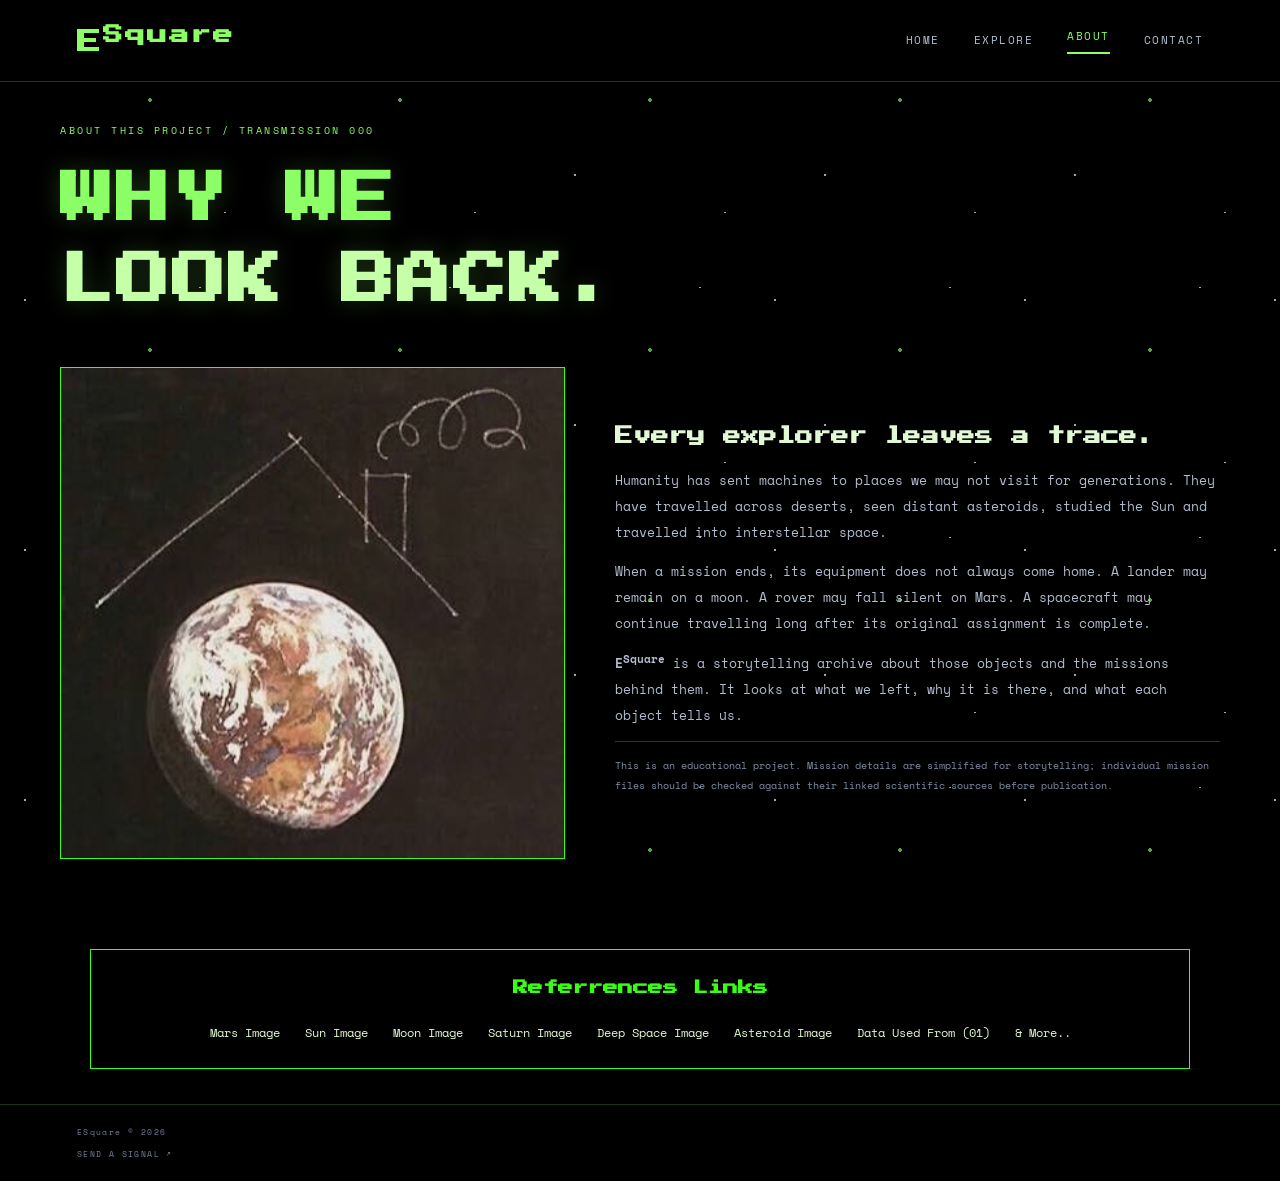
==== about.html @ 8ced9361 "esquare most" ====
<!DOCTYPE html>
<html lang="en">

<head>
    <meta charset="UTF-8">
    <meta name="viewport" content="width=device-width, initial-scale=1.0">

    <title>About | ESquare</title>

    <link rel="stylesheet" href="style.css">
    <script defer src="script.js"></script>
</head>

<body>

    <div class="stars" aria-hidden="true"></div>

    <!-- HEADER -->
    <header class="site-header">

        <a class="brand" href="index.html" aria-label="The Last Footprint home">
            <span class="brand-mark">E<sup>Square</sup></span>
        </a>

        <button class="menu-toggle"
                aria-label="Toggle navigation"
                aria-expanded="false">
            ☰
        </button>

        <nav class="nav-links">
            <a href="index.html">Home</a>
            <a href="explore.html">Explore</a>
            <a class="active" href="about.html">About</a>
            <a href="contact.html">Contact</a>
        </nav>

    </header>

    <!-- ABOUT CONTENT -->
    <main class="page-shell about-shell">

        <p class="eyebrow">ABOUT THIS PROJECT / TRANSMISSION 000</p>

        <h1 class="pixel-title small-title">
            WHY WE<br>
            <span>LOOK BACK.</span>
        </h1>

        <div class="about-grid">

            <!-- IMAGE REPLACES ANIMATED BOX -->
            <div class="about-art">
                <img src="home.jpg" alt="There is no other home(1986)" />
            </div>
   <!-- ABOUT TEXT -->
            <article class="about-copy">

                <h2>Every explorer leaves a trace.</h2>

                <p>
                    Humanity has sent machines to places we may not visit for generations.
                    They have travelled across deserts, seen distant asteroids, studied the
                    Sun and travelled into interstellar space.
                </p>

                <p>
                    When a mission ends, its equipment does not always come home.
                    A lander may remain on a moon. A rover may fall silent on Mars.
                    A spacecraft may continue travelling long after its original
                    assignment is complete.
                </p>

                <p>
                    <strong>E<sup>Square</sup></strong> is a storytelling archive about
                    those objects and the missions behind them. It looks at what we left,
                    why it is there, and what each object tells us.
                </p>

                <p class="about-note">
                    This is an educational project. Mission details are simplified
                    for storytelling; individual mission files should be checked
                    against their linked scientific sources before publication.
                </p>

            </article>

        </div>

    </main>
    <section class="bottom-links">
    <h2> Referrences Links </h2>

    <div class="bottom-links-content">
        <a href="https://w.wiki/gfLs">Mars Image</a>
        <a href="https://w.wiki/Cqnc">Sun Image</a>
        <a href=" https://w.wiki/gfJw">Moon Image</a>   
        <a href="https://w.wiki/gfKz">Saturn Image</a>
        <a href="https://esahubble.org/images/heic0611b">Deep Space Image</a>
        <a href="https://w.wiki/gfMN">Asteroid Image</a>
        <a href="https://www.nasa.gov">Data Used From (01)</a>
        <a>& More..</a>

       </div>
</section>

    <!-- FOOTER -->
    <footer class="site-footer">

        <span> ESquare © 2026</span>

        <span>
            <a href="contact.html">SEND A SIGNAL ↗</a>
        </span>

    </footer>

</body>
</html>
---- style.css ----
@import url('https://fonts.googleapis.com/css2?family=Press+Start+2P&family=Space+Mono:wght@400;700&display=swap');

/* =====================================
   1. GLOBAL SETTINGS
===================================== */

:root {
    --bg: #000;
    --panel: #050505;
    --green: #8BFF65;
    --mint: #C5FFA8;
    --text: #F2F2F2;
    --muted: #888;
    --line: rgba(139, 255, 101, 0.25);

    --mono: 'Space Mono', monospace;
    --pixel: 'Press Start 2P', cursive;
}

* {
    box-sizing: border-box;
}

html {
    scroll-behavior: smooth;
}

body {
    margin: 0;
    isolation: isolate;
    overflow-x: hidden;

    background: var(--bg);
    color: var(--text);

    font-family: var(--mono);
    font-size: 14px;
    line-height: 1.75;
}

a {
    color: inherit;
    text-decoration: none;
}

img {
    max-width: 100%;
}

button,
input,
textarea {
    max-width: 100%;
}


/* =====================================
   2. BACKGROUND AND STARS
===================================== */

.stars,
.space-background {
    position: fixed;
    inset: 0;
    pointer-events: none;
}

.space-background {
    z-index: -2;
    background: #000 url("images/space-bg.png") center / cover no-repeat;
}

.stars {
    z-index: -1;
    background-image:
        radial-gradient(1px 1px at 10% 20%, #fff 98%, transparent),
        radial-gradient(1px 1px at 30% 70%, #fff 98%, transparent),
        radial-gradient(2px 2px at 60% 40%, var(--green) 98%, transparent),
        radial-gradient(1px 1px at 80% 15%, #fff 98%, transparent),
        radial-gradient(1px 1px at 90% 85%, #fff 98%, transparent);
    background-size: 250px 250px;
    opacity: 0.65;
}


/* =====================================
   3. HEADER AND NAVIGATION
===================================== */

.site-header {
    position: relative;
    z-index: 5;

    display: flex;
    align-items: center;
    justify-content: space-between;

    height: 82px;
    padding: 0 clamp(22px, 6vw, 90px);

    background: #000;
    border-bottom: 1px solid rgba(139, 255, 101, 0.2);
}

.brand {
    font-family: var(--pixel);
    font-size: 18px;
    font-weight: 800;
    letter-spacing: 2px;
}

.brand-mark,
.brand-dot {
    color: var(--green);
}

.brand-mark {
    margin-right: 7px;
    font-size: 24px;
}

.nav-links {
    display: flex;
    align-items: center;
    gap: 34px;
}

.nav-links a {
    color: #b4bfd0;
    font-size: 11px;
    letter-spacing: 1.5px;
    text-transform: uppercase;
    transition: 0.2s;
}

.nav-links a:hover,
.nav-links a.active {
    color: var(--green);
}

.nav-links a.active::after {
    display: block;
    height: 2px;
    margin-top: 6px;

    background: var(--green);
    content: "";
}

.menu-toggle {
    display: none;
    padding: 4px 10px;

    background: none;
    border: 1px solid var(--line);
    color: var(--green);

    font-size: 22px;
    cursor: pointer;
}


/* =====================================
   4. TYPOGRAPHY
===================================== */

.pixel-title {
    position: relative;
    z-index: 1;

    margin: 20px 0;

    color: var(--green);
    font-family: var(--pixel);
    font-size: clamp(32px, 6.5vw, 78px);
    font-weight: 800;
    line-height: 1.5;
    letter-spacing: 0.04em;

    text-shadow: 0 0 24px rgba(139, 255, 101, 0.2);
}

.pixel-title span {
    color: var(--mint);
}

.small-title {
    font-size: clamp(30px, 5vw, 54px);
}

.eyebrow {
    color: var(--green);
    font-size: 10px;
    letter-spacing: 2.5px;
    text-transform: uppercase;
}

.eyebrow span {
    margin-left: 8px;
    color: #72819b;
}

.lead {
    max-width: 580px;
    margin: 15px auto;

    color: #aeb9ca;
    font-size: 13px;
}

.page-heading {
    margin-bottom: 58px;
    text-align: center;
}

.page-heading .small-title,
.page-heading .lead {
    margin-right: auto;
    margin-left: auto;
}


/* =====================================
   5. BUTTONS
===================================== */

.button {
    display: inline-flex;
    align-items: center;
    justify-content: center;
    gap: 20px;

    padding: 13px 20px;

    border: 1px solid var(--green);

    font: 700 11px var(--mono);
    letter-spacing: 1.5px;

    cursor: pointer;
    transition: 0.25s;
}

.button-primary {
    background: var(--green);
    color: #000;
}

.button-primary:hover {
    background: var(--mint);
    transform: translateY(-3px);
}

.button-outline {
    padding: 12px;

    background: transparent;
    color: var(--green);
    font-size: 9px;
}

.button-outline:hover {
    background: var(--green);
    color: #000;
}


/* =====================================
   6. HOME PAGE / HERO
===================================== */

.hero {
    position: relative;

    display: flex;
    flex-direction: column;
    align-items: center;
    justify-content: center;

    min-height: calc(100vh - 82px);
    padding: 80px 20px 105px;

    overflow: hidden;
    text-align: center;
}

.hero-subtitle {
    margin: 0 0 12px;

    color: var(--mint);
    font-family: var(--pixel);
    font-size: clamp(11px, 1.7vw, 16px);
    letter-spacing: 2px;
}

.hero-copy {
    max-width: 510px;
    margin: 0 auto 28px;

    color: #aab5c9;
    font-size: 13px;
}

.planet {
    position: absolute;
    z-index: 0;

    border-radius: 50%;

    background-position: center;
    background-repeat: no-repeat;
    background-size: cover;

    opacity: 1;
}

.planet-moon {
    top: 8%;
    left: -8%;

    width: clamp(140px, 25vw, 330px);
    height: clamp(140px, 25vw, 330px);

    background-image: url("moonBg.jpg");
}

.planet-mars {
    right: -6%;
    bottom: 7%;

    width: clamp(130px, 22vw, 290px);
    height: clamp(130px, 22vw, 290px);

    background-image: url("MarsBG.jpeg");
}

.hero-orbit {
    position: absolute;

    width: 70vw;
    height: 30vw;

    border: 1px solid rgba(139, 255, 101, 0.12);
    border-radius: 50%;

    transform: rotate(-22deg);
    pointer-events: none;
}

.orbit-two {
    width: 85vw;
    height: 48vw;

    border-color: rgba(148, 174, 255, 0.1);
    transform: rotate(24deg);
}





.hero-coordinates {
    position: absolute;
    right: 6%;
    bottom: 40px;

    color: #71809c;
    font-size: 9px;
    letter-spacing: 1px;
}




/* =====================================
   7. GENERAL PAGE LAYOUT
===================================== */

.page-shell {
    width: min(1120px, 88%);
    min-height: calc(100vh - 150px);

    margin: 0 auto;
    padding: 82px 0 100px;
}


/* =====================================
   8. EXPLORE PAGE
===================================== */

.filter-row {
    display: flex;
    justify-content: space-between;

    margin-bottom: 22px;
    padding: 12px 0;

    border-bottom: 1px solid var(--line);

    color: #aab5c8;
    font-size: 9px;
    letter-spacing: 2px;
}

.filter-status {
    color: var(--green);
}

.filter-status i {
    display: inline-block;

    width: 6px;
    height: 6px;
    margin-left: 8px;

    border-radius: 50%;
    background: var(--green);
    box-shadow: 0 0 10px var(--green);
}

.destination-grid {
    display: grid;
    grid-template-columns: repeat(3, 1fr);
    gap: 16px;
}

.destination-card {
    position: relative;

    display: flex;
    flex-direction: column;
    justify-content: flex-end;

    min-height: 260px;
    padding: 22px;

    overflow: hidden;

    border: 1px solid rgba(255, 255, 255, 0.2);
    background: #050505;

    transition: 0.3s;
}

.destination-card::before {
    position: absolute;
    top: 24px;
    right: -32px;

    width: 170px;
    height: 170px;

    border-radius: 50%;

    background-position: center;
    background-repeat: no-repeat;
    background-size: cover;

    content: "";
}

.destination-card:hover {
    border-color: var(--green);
    transform: translateY(-6px);
}

.destination-card h2 {
    position: relative;
    z-index: 1;

    margin: 0;

    color: var(--green);
    font: 22px var(--pixel);
    letter-spacing: 2px;
}

.destination-card p {
    position: relative;
    z-index: 1;

    margin: 3px 0 24px;

    color: #d1d9e5;
    font-size: 12px;
}

.card-number,
.card-link {
    position: relative;
    z-index: 1;

    font-size: 9px;
    letter-spacing: 1.5px;
}

.card-number {
    position: absolute;
    top: 20px;
    left: 20px;

    color: #d3dbea;
}

.card-link {
    color: var(--green);
}

/* Destination photographs */

.mars-card::before {
    background-image: url("MarsBG.jpeg");
}

.moon-card::before {
    background-image: url("moonBg.jpg");
}

.saturn-card::before {
    background-image: url("SaturnBg.jpg");
}

.sun-card::before {
    background-image: url("SunBg.jpg");
}

.asteroid-card::before {
    background-image: url("astBg.jpg");
}

.deep-card::before {
    background-image: url("spacebg.jpg");
}

.archive-note {
    margin-top: 35px;

    color: #8592a8;
    font-size: 9px;
    line-height: 2;
    letter-spacing: 1px;
}


/* =====================================
   9. STORY PAGE
===================================== */

.story-shell {
    padding-top: 35px;
}

.back-link {
    color: var(--green);
    font-size: 10px;
    letter-spacing: 1.5px;
}

/* Destination image */

.planet-display {
    position: relative;

    width: 100%;
    height: 380px;
    margin: 25px 0 45px;

    overflow: hidden;

    background: #000;
    border: 1px solid var(--line);
}

.planet-display img {
    display: block;

    width: 100%;
    height: 100%;

    object-fit: cover;
    object-position: center;
}

.planet-overlay {
    position: absolute;
    z-index: 2;
    inset: 0;

    display: flex;
    flex-direction: column;
    align-items: center;
    justify-content: center;

    padding: 20px;

    background: linear-gradient(
        to bottom,
        rgba(0, 0, 0, 0.12),
        rgba(0, 0, 0, 0.65)
    );

    text-align: center;
}

.planet-overlay .pixel-title {
    margin: 15px 0;

    font-size: clamp(24px, 5vw, 48px);
    line-height: 1.6;
}

.planet-caption {
    color: var(--mint);
    font-size: 9px;
    letter-spacing: 2px;
}

/* Horizontal story panels */

.story-experience {
    position: relative;

    width: 100%;
    padding: 45px 0 80px;

    overflow: hidden;
}

.story-track {
    display: flex;
    align-items: stretch;
    gap: 45px;

    padding: 25px 8%;

    overflow-x: auto;
    overflow-y: hidden;

    scroll-snap-type: x mandatory;
    scroll-behavior: smooth;
    scrollbar-width: none;

    -webkit-overflow-scrolling: touch;
}

.story-track::-webkit-scrollbar {
    display: none;
}

.story-box {
    display: flex;
    flex-direction: column;
    justify-content: center;

    flex: 0 0 min(70vw, 650px);
    min-height: 340px;
    padding: 35px;

    background: rgba(5, 5, 5, 0.96);
    border: 3px solid #39d353;

    box-shadow:
        0 0 0 4px #080808,
        0 0 0 6px #286d38;

    color: #eee;
    font-family: "Courier New", monospace;

    scroll-snap-align: center;
}

.story-number {
    margin-bottom: 15px;

    color: #39d353;
    font-size: 12px;
    letter-spacing: 3px;
}

.story-box h2 {
    margin: 12px 0 20px;

    color: #39d353;
    font-size: 30px;
    text-transform: uppercase;
}

.story-box p {
    color: #ccc;
    font-size: 15px;
    line-height: 1.9;
}

.story-box blockquote {
    margin: 25px 0;
    padding-left: 18px;

    border-left: 3px solid #39d353;
    color: #39d353;
}

.story-prompt {
    margin-top: 25px;

    color: #39d353;
    font-size: 11px;
    letter-spacing: 2px;
}

.story-box .mission-panel {
    margin-top: 15px;
}

.mission-panel {
    align-self: start;
    padding: 24px;

    border: 1px solid var(--line);
    background: #050505;
}

.mission-panel dl {
    margin: 20px 0 26px;

    color: #ccc;
    line-height: 2;
}

.mission-panel dt {
    margin-top: 17px;

    color: #8290a7;
    font-size: 9px;
    letter-spacing: 1.5px;
}

.mission-panel dd {
    margin: 3px 0;

    color: #e1e8d9;
    font-size: 12px;
}

/* Story navigation */

.story-navigation {
    position: absolute;
    right: 8%;
    bottom: 5px;

    display: flex;
    align-items: center;
    gap: 20px;

    color: #39d353;
    font-family: monospace;
}

.story-navigation button,
.start-story {
    padding: 12px 18px;

    border: 2px solid #39d353;
    background: #080808;
    color: #39d353;

    font-family: monospace;
    cursor: pointer;
}

.story-navigation button:hover,
.start-story:hover {
    background: #18351e;
}

.start-story {
    align-self: flex-start;
    margin-top: 20px;
}

.story-bottom {
    display: flex;
    justify-content: space-between;
    gap: 15px;

    margin-top: 65px;
    padding-top: 20px;

    border-top: 1px solid var(--line);

    color: var(--green);
    font-size: 10px;
    letter-spacing: 1px;
}


/* =====================================
   10. ABOUT PAGE
===================================== */
.about-shell {
    width: 100%;
    max-width: 1200px;
    margin: 0 auto;
    padding: 30px 20px;
    box-sizing: border-box;
}

.about-shell > .small-title {
    margin-bottom: 45px;
}

.about-grid {
    display: grid;
    grid-template-columns: minmax(0, 1fr) minmax(0, 1.2fr);
    align-items: center;
    gap: 50px;
    width: 100%;
    box-sizing: border-box;
}

.about-art {
    width: 100%;
    max-width: 100%;
    box-sizing: border-box;
    border: 1px solid #39ff14;
    line-height: 0;
}

.about-art img {
    display: block;
    width: 100%;
    height: auto;
}

.about-copy {
    min-width: 0;
    width: 100%;
    box-sizing: border-box;
}

.about-copy h2 {
    margin-top: 0;
    color: #e2f8d5;
    font-family: var(--pixel);
    font-size: 18px;
    line-height: 1.8;
}

.about-copy p {
    color: #b2bdce;
    font-size: 13px;
    line-height: 2;
    overflow-wrap: break-word;
}

.about-note {
    padding-top: 14px;
    border-top: 1px solid var(--line);
    color: #8290a7 !important;
    font-size: 10px !important;
}

@media (max-width: 700px) {
    .about-shell {
        padding: 20px 14px;
    }

    .about-grid {
        display: flex;
        flex-direction: column;
        align-items: stretch;
        gap: 25px;
    }

    .about-art {
        width: 100%;
    }

    .about-copy {
        width: 100%;
        min-width: 0;
    }

    .about-copy h2 {
        font-size: 15px;
    }

    .about-copy p {
        font-size: 13px;
        line-height: 1.8;
    }
}

/* =====================================
   11. CONTACT PAGE
===================================== */

.contact-shell {
    display: grid;
    grid-template-columns: 1fr 1fr;
    align-items: start;
    gap: 80px;

    padding-top: 100px;
}

.contact-intro .lead {
    margin: 15px 0;
}

.contact-aside {
    color: #8795aa;
    font-size: 12px;
}

.signal-decoration {
    margin-top: 55px;

    color: var(--green);
    font-size: 35px;
}

.signal-decoration span {
    font-size: 18px;
    letter-spacing: 10px;
    vertical-align: middle;
}







.form-feedback {
    margin-bottom: 0;

    color: #91a0b4;
    font-size: 9px;
    line-height: 1.7;
}

.form-feedback.success {
    color: var(--green);
}


/* =====================================
   12. FOOTER
===================================== */

.site-footer {
    display: flex;
    justify-content: space-between;
    gap: 20px;

    padding: 22px clamp(22px, 6vw, 90px);

    border-top: 1px solid rgba(139, 255, 101, 0.2);
    background: #000;

    color: #77849b;
    font-size: 9px;
    letter-spacing: 1.4px;
}

.site-footer b {
    color: var(--green);
}

.site-footer a:hover {
    color: var(--green);
}


/* =====================================
   13. TABLET RESPONSIVENESS
===================================== */

@media (max-width: 900px) {
    .site-header {
        padding: 0 4%;
    }

    .nav-links {
        gap: 18px;
    }

    .page-shell {
        width: 90%;
    }

    .destination-grid {
        grid-template-columns: repeat(2, 1fr);
    }

    .about-grid,
    .contact-shell {
        gap: 30px;
    }

    .planet-moon {
        left: -18%;
    }

    .planet-mars {
        right: -16%;
    }
}


/* =====================================
   14. MOBILE RESPONSIVENESS
===================================== */

@media (max-width: 600px) {

    /* Header */

    .site-header {
        height: 68px;
        padding: 0 18px;
    }

    .brand {
        font-size: 11px;
        letter-spacing: 1px;
    }

    .brand-mark {
        font-size: 18px;
    }

    .menu-toggle {
        display: block;
    }

    .nav-links {
        position: absolute;
        top: 67px;
        right: 0;
        left: 0;
        z-index: 20;

        display: none;
        flex-direction: column;
        gap: 16px;

        padding: 20px;

        background: #000;
        border-bottom: 1px solid var(--line);
    }

    .nav-links.open {
        display: flex;
    }

    .nav-links a {
        padding: 8px;
        font-size: 10px;
    }

    .nav-links a.active::after {
        display: none;
    }


    /* Home */

    .hero {
        min-height: calc(100svh - 68px);
        padding: 65px 20px 90px;
    }

    .hero .pixel-title {
        font-size: clamp(22px, 7vw, 38px);
        line-height: 1.6;
        letter-spacing: 0;
        overflow-wrap: anywhere;
    }

    .hero-subtitle {
        font-size: clamp(9px, 2.7vw, 13px);
        line-height: 1.8;
    }

    .hero-copy {
        font-size: 12px;
    }

    .hero .planet-moon {
        top: 4%;
        left: -48px;

        width: 135px;
        height: 135px;

        opacity: 0.45;
    }

    .hero .planet-mars {
        right: -45px;
        bottom: 8%;

        width: 125px;
        height: 125px;

        opacity: 0.45;
    }

    .hero-coordinates {
        display: none;
    }


    .intro-strip {
        flex-direction: column;
        align-items: flex-start;
        gap: 7px;

        padding: 22px 7%;
        font-size: 9px;
    }


    /* General pages */

    .page-shell {
        width: 88%;
        padding: 48px 0 65px;
    }

    .page-heading {
        margin-bottom: 35px;
    }

    .small-title {
        font-size: clamp(21px, 6.5vw, 34px);
        line-height: 1.6;
        letter-spacing: 0;
        overflow-wrap: anywhere;
    }

    .lead {
        font-size: 12px;
        line-height: 1.8;
    }


    /* Explore */

    .filter-row {
        flex-wrap: wrap;
        gap: 12px;
        font-size: 8px;
    }

    .destination-grid {
        grid-template-columns: 1fr;
        gap: 14px;
    }

    .destination-card {
        min-height: 205px;
        padding: 18px;
    }

    .destination-card::before {
        top: 22px;
        right: -18px;

        width: 135px;
        height: 135px;
    }

    .destination-card h2 {
        font-size: clamp(14px, 4vw, 18px);
        line-height: 1.7;
        overflow-wrap: anywhere;
    }

    .destination-card p {
        font-size: 11px;
    }


    /* Story */

    .story-shell {
        padding-top: 25px;
    }

    .planet-display {
        height: 260px;
        margin: 20px 0 30px;
    }

    .planet-overlay .pixel-title {
        font-size: clamp(18px, 6vw, 30px);
    }

    .planet-caption {
        font-size: 7px;
        letter-spacing: 1px;
    }

    .story-experience {
        padding-bottom: 75px;
    }

    .story-track {
        gap: 25px;
        padding: 20px 7%;
    }

    .story-box {
        flex-basis: 86vw;
        min-height: 320px;
        padding: 24px;
    }

    .story-box h2 {
        font-size: 23px;
    }

    .story-box p {
        font-size: 13px;
    }

    .story-navigation {
        right: 7%;
        gap: 15px;
    }

    .story-bottom {
        flex-wrap: wrap;
        gap: 15px;

        margin-top: 38px;

        font-size: 8px;
    }


   
}
    /* Contact */

    .contact-shell {
        grid-template-columns: 1fr;
        gap: 28px;

        padding-top: 48px;
    }

    
    .signal-decoration {
        margin-top: 20px;
    }


    /* Footer and buttons */

    .button {
        max-width: 100%;
        padding: 12px 14px;
        font-size: 9px;
    }

    .site-footer {
        flex-direction: column;
        gap: 8px;

        padding: 20px 6%;

        font-size: 8px;
    }

/* =====================================
   15. VERY SMALL PHONES
===================================== */

@media (max-width: 380px) {
    .brand {
        font-size: 10px;
    }

    .hero .pixel-title,
    .small-title {
        font-size: 21px;
    }

    .destination-card h2 {
        font-size: 13px;
    }

    .story-box {
        padding: 18px;
    }
}


/* =====================================
   16. MISSION AND EQUIPMENT RECORDS
===================================== */

.record-list {
    display: flex;
    flex-direction: column;
    gap: 14px;

    margin-top: 20px;
}

.record-item {
    padding: 12px 14px;

    border: 1px solid currentColor;
    border-radius: 4px;
}

.record-item h3 {
    margin: 0 0 7px;
    font-size: 15px;
}

.record-item p {
    margin: 0;
    font-size: 13px;
    line-height: 1.7;
}

#equipmentEmpty {
    margin-top: 18px;
    font-size: 13px;
    line-height: 1.7;
}

[hidden] {
    display: none !important;
}



/* BOTTOM LINKS BOX */

.bottom-links {
    width: 100%;
    max-width: 1100px;
    margin: 60px auto 35px;
    padding: 25px;
    box-sizing: border-box;

    border: 1px solid #39ff14;
    background: rgba(0, 0, 0, 0.75);
}

.bottom-links h2 {
    margin: 0 0 20px;
    color: #39ff14;
    font-family: var(--pixel);
    font-size: 15px;
    text-align: center;
}

.bottom-links-content {
    display: flex;
    justify-content: center;
    align-items: center;
    flex-wrap: wrap;
    gap: 25px;
}

.bottom-links-content a {
    color: #e2f8d5;
    text-decoration: none;
    font-size: 12px;
    transition: color 0.2s ease;
}

.bottom-links-content a:hover {
    color: #39ff14;
    
}

@media (max-width: 600px) {
    .bottom-links {
        width: calc(100% - 28px);
        margin: 40px auto 25px;
        padding: 20px 12px;
    }

    .bottom-links-content {
        flex-direction: column;
        gap: 16px;
    }
}
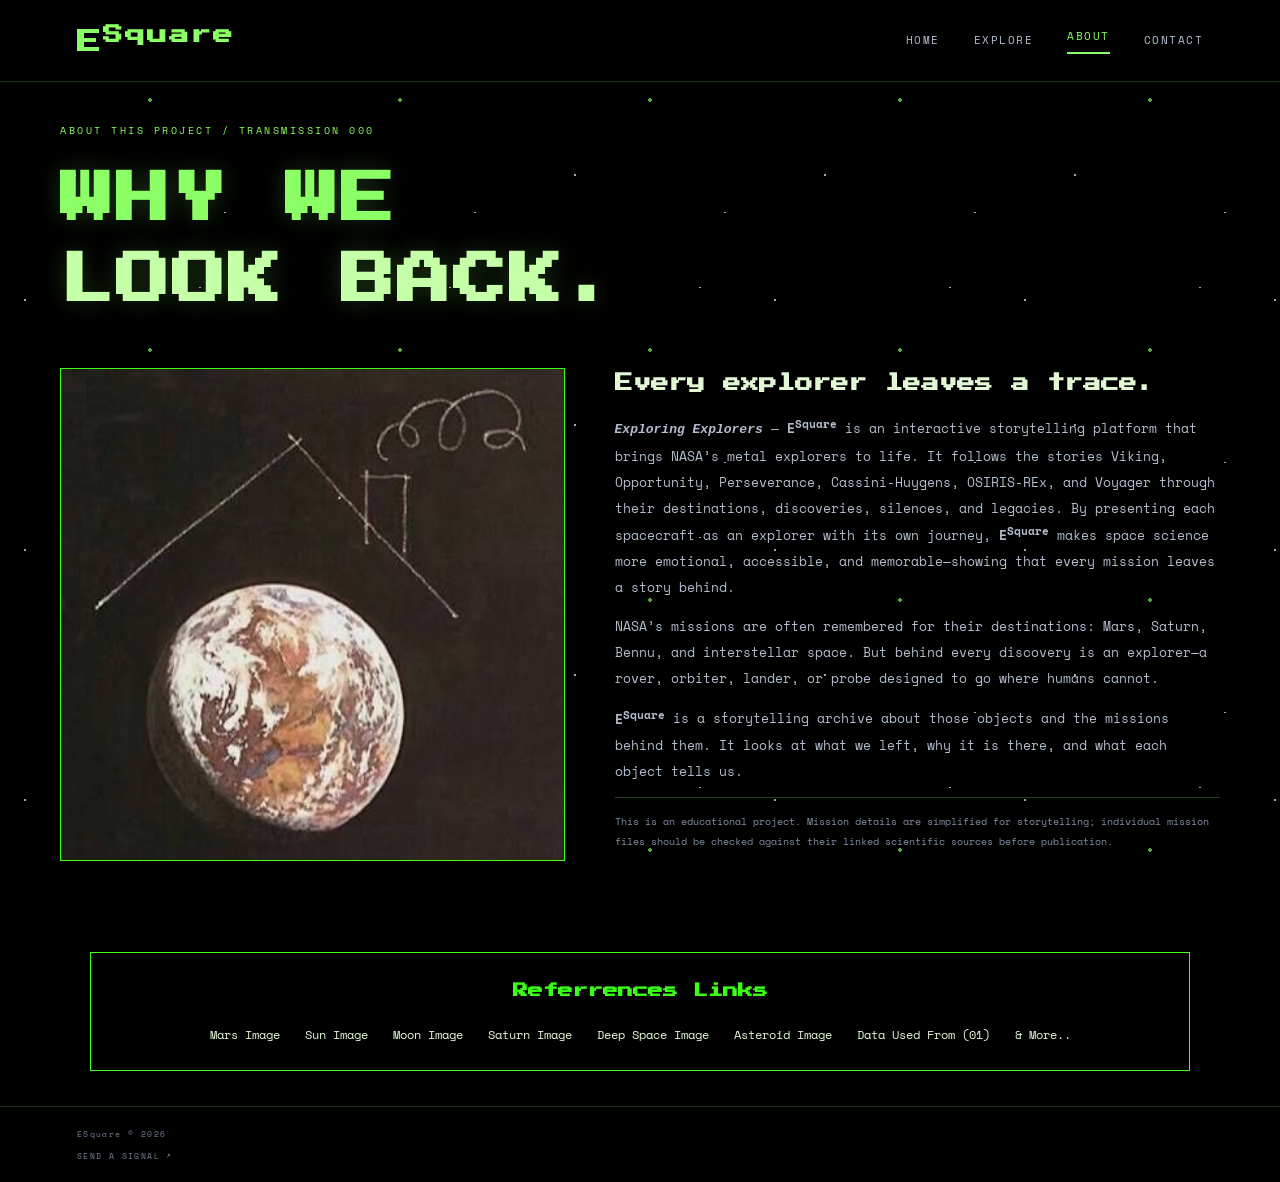
==== commit c6953657: "info" ====
--- a/about.html
+++ b/about.html
@@ -1,4 +1,3 @@
-
 <!DOCTYPE html>
 <html lang="en">
 
@@ -23,9 +22,7 @@
             <span class="brand-mark">E<sup>Square</sup></span>
         </a>
 
-        <button class="menu-toggle"
-                aria-label="Toggle navigation"
-                aria-expanded="false">
+        <button class="menu-toggle" aria-label="Toggle navigation" aria-expanded="false">
             ☰
         </button>
 
@@ -54,22 +51,28 @@
             <div class="about-art">
                 <img src="home.jpg" alt="There is no other home(1986)" />
             </div>
-   <!-- ABOUT TEXT -->
+            <!-- ABOUT TEXT -->
             <article class="about-copy">
 
                 <h2>Every explorer leaves a trace.</h2>
 
                 <p>
-                    Humanity has sent machines to places we may not visit for generations.
-                    They have travelled across deserts, seen distant asteroids, studied the
-                    Sun and travelled into interstellar space.
+                    <strong><em>Exploring Explorers</em></strong> — <strong>E<sup>Square</sup></strong> is an
+                    interactive storytelling platform
+                    that brings NASA’s metal explorers to life.
+                    It follows the stories Viking, Opportunity, Perseverance, Cassini-Huygens, OSIRIS-REx, and Voyager
+                    through their destinations, discoveries, silences, and legacies.
+                    By presenting each spacecraft as an explorer with its own journey,
+                    <strong>E<sup>Square</sup></strong> makes space science more emotional, accessible, and
+                    memorable—showing that every mission leaves a story behind.
+
+
                 </p>
 
                 <p>
-                    When a mission ends, its equipment does not always come home.
-                    A lander may remain on a moon. A rover may fall silent on Mars.
-                    A spacecraft may continue travelling long after its original
-                    assignment is complete.
+                    NASA’s missions are often remembered for their destinations: Mars, Saturn, Bennu, and interstellar
+                    space. But behind every discovery is an explorer—a rover, orbiter, lander, or probe designed to go
+                    where humans cannot.
                 </p>
 
                 <p>
@@ -90,20 +93,20 @@
 
     </main>
     <section class="bottom-links">
-    <h2> Referrences Links </h2>
+        <h2> Referrences Links </h2>
 
-    <div class="bottom-links-content">
-        <a href="https://w.wiki/gfLs">Mars Image</a>
-        <a href="https://w.wiki/Cqnc">Sun Image</a>
-        <a href=" https://w.wiki/gfJw">Moon Image</a>   
-        <a href="https://w.wiki/gfKz">Saturn Image</a>
-        <a href="https://esahubble.org/images/heic0611b">Deep Space Image</a>
-        <a href="https://w.wiki/gfMN">Asteroid Image</a>
-        <a href="https://www.nasa.gov">Data Used From (01)</a>
-        <a>& More..</a>
+        <div class="bottom-links-content">
+            <a href="https://w.wiki/gfLs">Mars Image</a>
+            <a href="https://w.wiki/Cqnc">Sun Image</a>
+            <a href=" https://w.wiki/gfJw">Moon Image</a>
+            <a href="https://w.wiki/gfKz">Saturn Image</a>
+            <a href="https://esahubble.org/images/heic0611b">Deep Space Image</a>
+            <a href="https://w.wiki/gfMN">Asteroid Image</a>
+            <a href="https://www.nasa.gov">Data Used From (01)</a>
+            <a>& More..</a>
 
-       </div>
-</section>
+        </div>
+    </section>
 
     <!-- FOOTER -->
     <footer class="site-footer">
@@ -117,4 +120,5 @@
     </footer>
 
 </body>
-</html>
+
+</html>
--- a/style.css
+++ b/style.css
@@ -172,7 +172,7 @@
 
     color: var(--green);
     font-family: var(--pixel);
-    font-size: clamp(32px, 6.5vw, 78px);
+    font-size: clamp(30px, 6vw, 70px);
     font-weight: 800;
     line-height: 1.5;
     letter-spacing: 0.04em;
@@ -389,7 +389,7 @@
    8. EXPLORE PAGE
 ===================================== */
 
-.filter-row {
+.sel {
     display: flex;
     justify-content: space-between;
 
@@ -399,24 +399,8 @@
     border-bottom: 1px solid var(--line);
 
     color: #aab5c8;
-    font-size: 9px;
-    letter-spacing: 2px;
-}
-
-.filter-status {
-    color: var(--green);
-}
-
-.filter-status i {
-    display: inline-block;
-
-    width: 6px;
-    height: 6px;
-    margin-left: 8px;
-
-    border-radius: 50%;
-    background: var(--green);
-    box-shadow: 0 0 10px var(--green);
+    font-size: 17px;
+    letter-spacing: 4px;
 }
 
 .destination-grid {
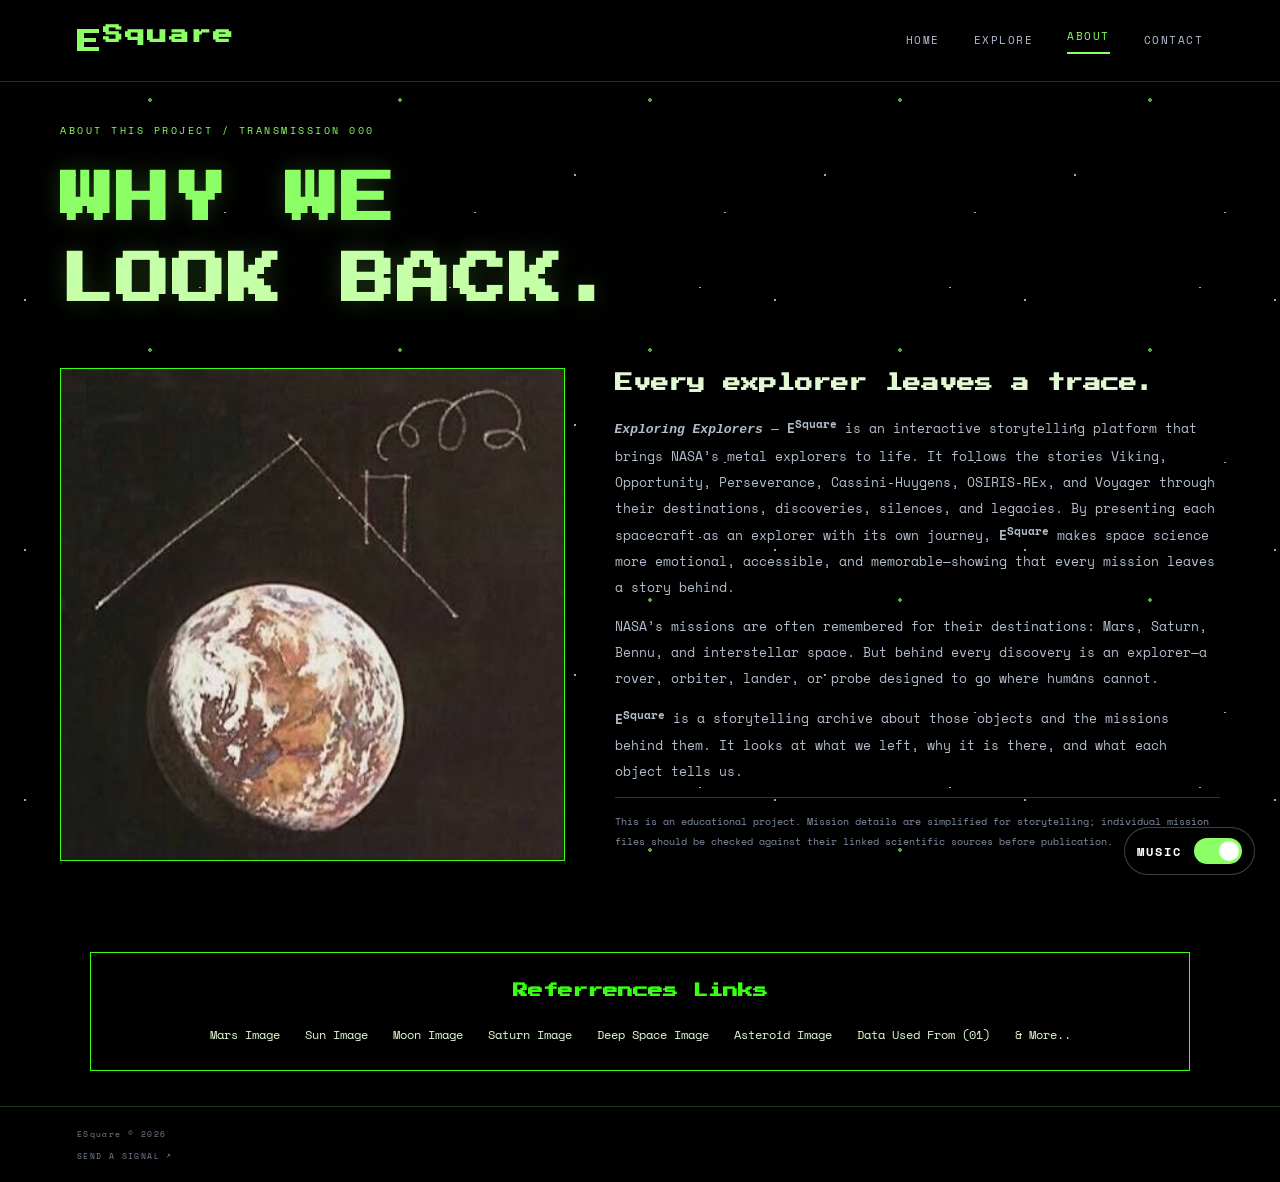
==== commit 9caf3be4: "chng" ====
--- a/about.html
+++ b/about.html
@@ -6,7 +6,8 @@
     <meta name="viewport" content="width=device-width, initial-scale=1.0">
 
     <title>About | ESquare</title>
-
+    <link rel="stylesheet" href="audio.css">
+    <script defer src="audio.js"></script>
     <link rel="stylesheet" href="style.css">
     <script defer src="script.js"></script>
 </head>
--- a/audio.css
+++ b/audio.css
@@ -0,0 +1,73 @@
+
+/* MUSIC CONTROL */
+
+.music-control {
+    display: flex;
+    align-items: center;
+    justify-content: space-between;
+    gap: 12px;
+    padding: 10px 12px;
+    color: white;
+}
+
+.music-label {
+    font-size: 12px;
+    font-weight: bold;
+    letter-spacing: 2px;
+}
+
+.music-switch {
+    width: 48px;
+    height: 26px;
+    position: relative;
+    border: none;
+    border-radius: 30px;
+    background: #555;
+    cursor: pointer;
+    transition: background 0.25s ease;
+}
+
+.music-switch.active {
+    background: #8BFF65;
+}
+
+.music-switch-circle {
+    position: absolute;
+    top: 3px;
+    left: 3px;
+    width: 20px;
+    height: 20px;
+    background: white;
+    border-radius: 50%;
+    transition: transform 0.25s ease;
+}
+
+.music-switch.active .music-switch-circle {
+    transform: translateX(22px);
+}
+
+/* DESKTOP: FLOATING MUSIC BUTTON */
+
+@media (min-width: 769px) {
+    .music-control {
+        position: fixed;
+        right: 25px;
+        bottom: 25px;
+        z-index: 99999;
+        background: rgba(0, 0, 0, 0.9);
+        border: 1px solid rgba(255,255,255,0.25);
+        border-radius: 30px;
+    }
+}
+
+/* MOBILE: MUSIC BUTTON INSIDE HAMBURGER */
+
+@media (max-width: 768px) {
+    .nav-links .music-control {
+        position: static;
+        width: 100%;
+        box-sizing: border-box;
+        border-top: 1px solid rgba(255,255,255,0.2);
+        margin-top: 8px;
+    }
+}
--- a/style.css
+++ b/style.css
@@ -505,9 +505,7 @@
     background-image: url("SaturnBg.jpg");
 }
 
-.sun-card::before {
-    background-image: url("SunBg.jpg");
-}
+
 
 .asteroid-card::before {
     background-image: url("astBg.jpg");
@@ -1380,4 +1378,55 @@
         flex-direction: column;
         gap: 16px;
     }
+}
+
+
+
+
+/* HAMBURGER BUTTON */
+.menu-toggle {
+    display: none;
+    background: transparent;
+    border: none;
+    color: white;
+    font-size: 28px;
+    cursor: pointer;
+}
+
+/* MOBILE NAVIGATION */
+@media (max-width: 768px) {
+
+    .site-header {
+        position: relative;
+    }
+
+    .menu-toggle {
+        display: block;
+        margin-left: auto;
+        z-index: 1001;
+    }
+
+    .nav-links {
+        display: none;
+        position: absolute;
+        top: 100%;
+        right: 0;
+        width: 200px;
+        flex-direction: column;
+        gap: 0;
+        padding: 10px;
+        background: #080808;
+        border: 1px solid rgba(255,255,255,0.2);
+        z-index: 1000;
+    }
+
+    .nav-links.open {
+        display: flex;
+    }
+
+    .nav-links a {
+        display: block;
+        padding: 14px;
+        text-align: center;
+    }
 }
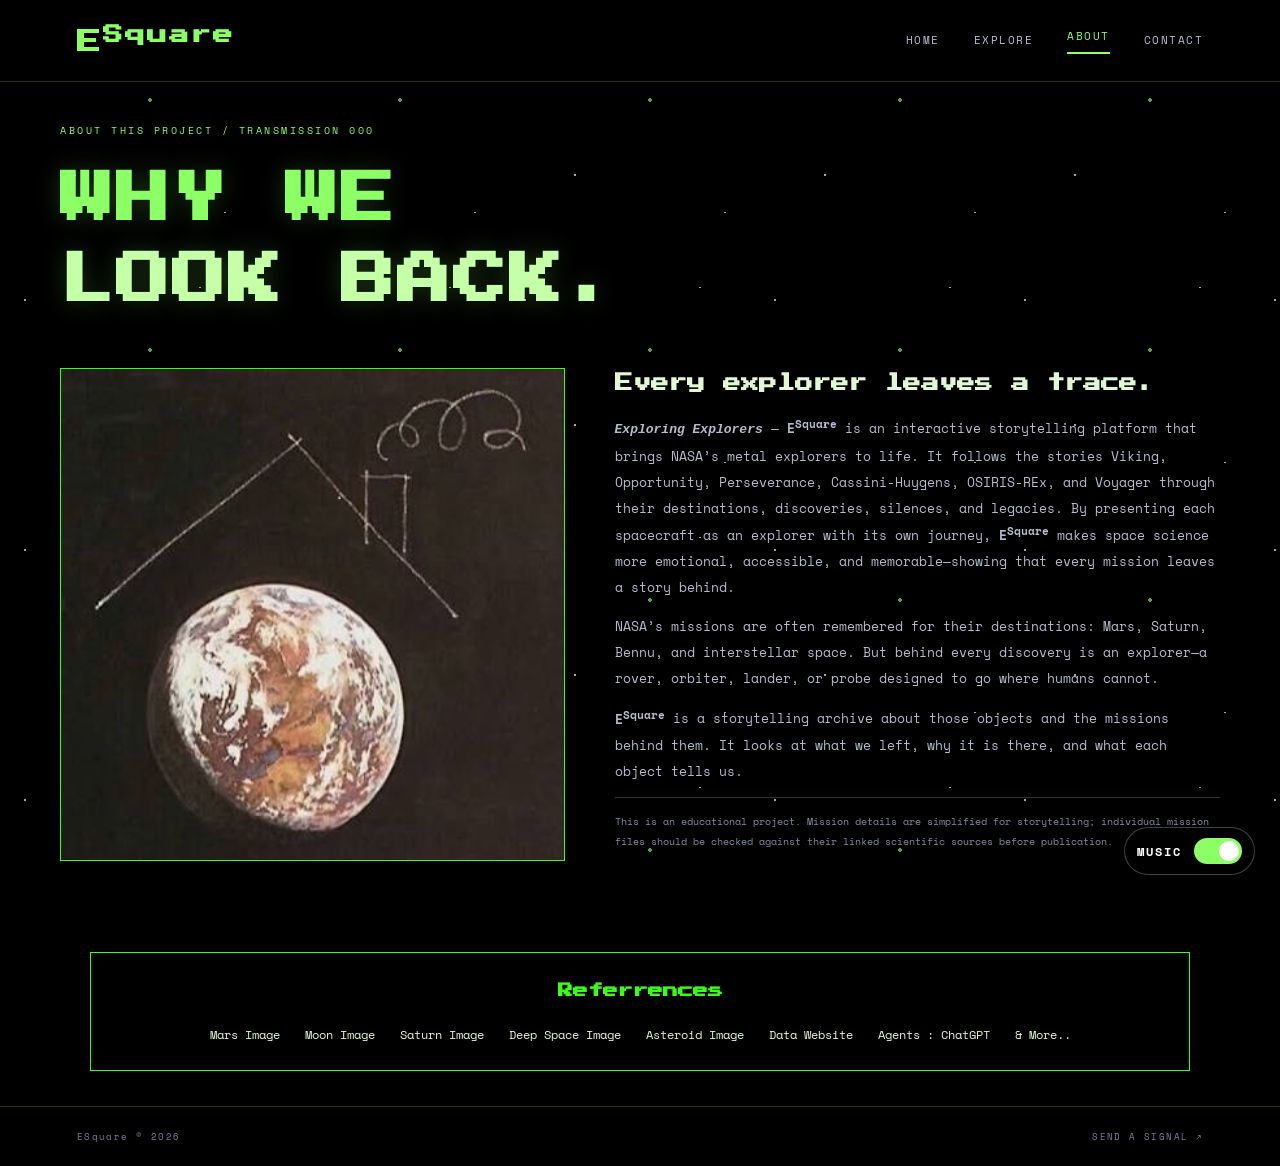
==== commit fbde7078: "+2" ====
--- a/about.html
+++ b/about.html
@@ -94,16 +94,18 @@
 
     </main>
     <section class="bottom-links">
-        <h2> Referrences Links </h2>
+        <h2> Referrences </h2>
 
         <div class="bottom-links-content">
             <a href="https://w.wiki/gfLs">Mars Image</a>
-            <a href="https://w.wiki/Cqnc">Sun Image</a>
+          
             <a href=" https://w.wiki/gfJw">Moon Image</a>
             <a href="https://w.wiki/gfKz">Saturn Image</a>
             <a href="https://esahubble.org/images/heic0611b">Deep Space Image</a>
             <a href="https://w.wiki/gfMN">Asteroid Image</a>
-            <a href="https://www.nasa.gov">Data Used From (01)</a>
+            <a href="https://www.nasa.gov"> Data Website</a>
+            <a> Agents : ChatGPT</a>
+            
             <a>& More..</a>
 
         </div>
--- a/style.css
+++ b/style.css
@@ -1,4 +1,6 @@
+
 @import url('https://fonts.googleapis.com/css2?family=Press+Start+2P&family=Space+Mono:wght@400;700&display=swap');
+
 
 /* =====================================
    1. GLOBAL SETTINGS
@@ -72,12 +74,14 @@
 
 .stars {
     z-index: -1;
+
     background-image:
         radial-gradient(1px 1px at 10% 20%, #fff 98%, transparent),
         radial-gradient(1px 1px at 30% 70%, #fff 98%, transparent),
         radial-gradient(2px 2px at 60% 40%, var(--green) 98%, transparent),
         radial-gradient(1px 1px at 80% 15%, #fff 98%, transparent),
         radial-gradient(1px 1px at 90% 85%, #fff 98%, transparent);
+
     background-size: 250px 250px;
     opacity: 0.65;
 }
@@ -142,16 +146,16 @@
     display: block;
     height: 2px;
     margin-top: 6px;
-
     background: var(--green);
     content: "";
 }
 
 .menu-toggle {
     display: none;
+
     padding: 4px 10px;
 
-    background: none;
+    background: transparent;
     border: 1px solid var(--line);
     color: var(--green);
 
@@ -203,7 +207,6 @@
 .lead {
     max-width: 580px;
     margin: 15px auto;
-
     color: #aeb9ca;
     font-size: 13px;
 }
@@ -253,7 +256,6 @@
 
 .button-outline {
     padding: 12px;
-
     background: transparent;
     color: var(--green);
     font-size: 9px;
@@ -266,7 +268,7 @@
 
 
 /* =====================================
-   6. HOME PAGE / HERO
+   6. HOME PAGE
 ===================================== */
 
 .hero {
@@ -355,10 +357,6 @@
     transform: rotate(24deg);
 }
 
-
-
-
-
 .hero-coordinates {
     position: absolute;
     right: 6%;
@@ -370,8 +368,6 @@
 }
 
 
-
-
 /* =====================================
    7. GENERAL PAGE LAYOUT
 ===================================== */
@@ -403,9 +399,11 @@
     letter-spacing: 4px;
 }
 
+/* Two-column destination arrangement */
+
 .destination-grid {
     display: grid;
-    grid-template-columns: repeat(3, 1fr);
+    grid-template-columns: repeat(2, minmax(0, 1fr));
     gap: 16px;
 }
 
@@ -437,9 +435,9 @@
 
     border-radius: 50%;
 
-    background-position: center;
-    background-repeat: no-repeat;
-    background-size: cover;
+    background-size: contain;
+background-repeat: no-repeat;
+background-position: center;
 
     content: "";
 }
@@ -491,7 +489,7 @@
     color: var(--green);
 }
 
-/* Destination photographs */
+/* Destination images */
 
 .mars-card::before {
     background-image: url("MarsBG.jpeg");
@@ -505,14 +503,8 @@
     background-image: url("SaturnBg.jpg");
 }
 
-
-
 .asteroid-card::before {
     background-image: url("astBg.jpg");
-}
-
-.deep-card::before {
-    background-image: url("spacebg.jpg");
 }
 
 .archive-note {
@@ -780,12 +772,13 @@
 /* =====================================
    10. ABOUT PAGE
 ===================================== */
+
 .about-shell {
     width: 100%;
     max-width: 1200px;
+
     margin: 0 auto;
     padding: 30px 20px;
-    box-sizing: border-box;
 }
 
 .about-shell > .small-title {
@@ -797,14 +790,12 @@
     grid-template-columns: minmax(0, 1fr) minmax(0, 1.2fr);
     align-items: center;
     gap: 50px;
+
     width: 100%;
-    box-sizing: border-box;
 }
 
 .about-art {
     width: 100%;
-    max-width: 100%;
-    box-sizing: border-box;
     border: 1px solid #39ff14;
     line-height: 0;
 }
@@ -818,11 +809,11 @@
 .about-copy {
     min-width: 0;
     width: 100%;
-    box-sizing: border-box;
 }
 
 .about-copy h2 {
     margin-top: 0;
+
     color: #e2f8d5;
     font-family: var(--pixel);
     font-size: 18px;
@@ -838,41 +829,13 @@
 
 .about-note {
     padding-top: 14px;
+
     border-top: 1px solid var(--line);
+
     color: #8290a7 !important;
     font-size: 10px !important;
 }
 
-@media (max-width: 700px) {
-    .about-shell {
-        padding: 20px 14px;
-    }
-
-    .about-grid {
-        display: flex;
-        flex-direction: column;
-        align-items: stretch;
-        gap: 25px;
-    }
-
-    .about-art {
-        width: 100%;
-    }
-
-    .about-copy {
-        width: 100%;
-        min-width: 0;
-    }
-
-    .about-copy h2 {
-        font-size: 15px;
-    }
-
-    .about-copy p {
-        font-size: 13px;
-        line-height: 1.8;
-    }
-}
 
 /* =====================================
    11. CONTACT PAGE
@@ -909,12 +872,6 @@
     vertical-align: middle;
 }
 
-
-
-
-
-
-
 .form-feedback {
     margin-bottom: 0;
 
@@ -957,335 +914,7 @@
 
 
 /* =====================================
-   13. TABLET RESPONSIVENESS
-===================================== */
-
-@media (max-width: 900px) {
-    .site-header {
-        padding: 0 4%;
-    }
-
-    .nav-links {
-        gap: 18px;
-    }
-
-    .page-shell {
-        width: 90%;
-    }
-
-    .destination-grid {
-        grid-template-columns: repeat(2, 1fr);
-    }
-
-    .about-grid,
-    .contact-shell {
-        gap: 30px;
-    }
-
-    .planet-moon {
-        left: -18%;
-    }
-
-    .planet-mars {
-        right: -16%;
-    }
-}
-
-
-/* =====================================
-   14. MOBILE RESPONSIVENESS
-===================================== */
-
-@media (max-width: 600px) {
-
-    /* Header */
-
-    .site-header {
-        height: 68px;
-        padding: 0 18px;
-    }
-
-    .brand {
-        font-size: 11px;
-        letter-spacing: 1px;
-    }
-
-    .brand-mark {
-        font-size: 18px;
-    }
-
-    .menu-toggle {
-        display: block;
-    }
-
-    .nav-links {
-        position: absolute;
-        top: 67px;
-        right: 0;
-        left: 0;
-        z-index: 20;
-
-        display: none;
-        flex-direction: column;
-        gap: 16px;
-
-        padding: 20px;
-
-        background: #000;
-        border-bottom: 1px solid var(--line);
-    }
-
-    .nav-links.open {
-        display: flex;
-    }
-
-    .nav-links a {
-        padding: 8px;
-        font-size: 10px;
-    }
-
-    .nav-links a.active::after {
-        display: none;
-    }
-
-
-    /* Home */
-
-    .hero {
-        min-height: calc(100svh - 68px);
-        padding: 65px 20px 90px;
-    }
-
-    .hero .pixel-title {
-        font-size: clamp(22px, 7vw, 38px);
-        line-height: 1.6;
-        letter-spacing: 0;
-        overflow-wrap: anywhere;
-    }
-
-    .hero-subtitle {
-        font-size: clamp(9px, 2.7vw, 13px);
-        line-height: 1.8;
-    }
-
-    .hero-copy {
-        font-size: 12px;
-    }
-
-    .hero .planet-moon {
-        top: 4%;
-        left: -48px;
-
-        width: 135px;
-        height: 135px;
-
-        opacity: 0.45;
-    }
-
-    .hero .planet-mars {
-        right: -45px;
-        bottom: 8%;
-
-        width: 125px;
-        height: 125px;
-
-        opacity: 0.45;
-    }
-
-    .hero-coordinates {
-        display: none;
-    }
-
-
-    .intro-strip {
-        flex-direction: column;
-        align-items: flex-start;
-        gap: 7px;
-
-        padding: 22px 7%;
-        font-size: 9px;
-    }
-
-
-    /* General pages */
-
-    .page-shell {
-        width: 88%;
-        padding: 48px 0 65px;
-    }
-
-    .page-heading {
-        margin-bottom: 35px;
-    }
-
-    .small-title {
-        font-size: clamp(21px, 6.5vw, 34px);
-        line-height: 1.6;
-        letter-spacing: 0;
-        overflow-wrap: anywhere;
-    }
-
-    .lead {
-        font-size: 12px;
-        line-height: 1.8;
-    }
-
-
-    /* Explore */
-
-    .filter-row {
-        flex-wrap: wrap;
-        gap: 12px;
-        font-size: 8px;
-    }
-
-    .destination-grid {
-        grid-template-columns: 1fr;
-        gap: 14px;
-    }
-
-    .destination-card {
-        min-height: 205px;
-        padding: 18px;
-    }
-
-    .destination-card::before {
-        top: 22px;
-        right: -18px;
-
-        width: 135px;
-        height: 135px;
-    }
-
-    .destination-card h2 {
-        font-size: clamp(14px, 4vw, 18px);
-        line-height: 1.7;
-        overflow-wrap: anywhere;
-    }
-
-    .destination-card p {
-        font-size: 11px;
-    }
-
-
-    /* Story */
-
-    .story-shell {
-        padding-top: 25px;
-    }
-
-    .planet-display {
-        height: 260px;
-        margin: 20px 0 30px;
-    }
-
-    .planet-overlay .pixel-title {
-        font-size: clamp(18px, 6vw, 30px);
-    }
-
-    .planet-caption {
-        font-size: 7px;
-        letter-spacing: 1px;
-    }
-
-    .story-experience {
-        padding-bottom: 75px;
-    }
-
-    .story-track {
-        gap: 25px;
-        padding: 20px 7%;
-    }
-
-    .story-box {
-        flex-basis: 86vw;
-        min-height: 320px;
-        padding: 24px;
-    }
-
-    .story-box h2 {
-        font-size: 23px;
-    }
-
-    .story-box p {
-        font-size: 13px;
-    }
-
-    .story-navigation {
-        right: 7%;
-        gap: 15px;
-    }
-
-    .story-bottom {
-        flex-wrap: wrap;
-        gap: 15px;
-
-        margin-top: 38px;
-
-        font-size: 8px;
-    }
-
-
-   
-}
-    /* Contact */
-
-    .contact-shell {
-        grid-template-columns: 1fr;
-        gap: 28px;
-
-        padding-top: 48px;
-    }
-
-    
-    .signal-decoration {
-        margin-top: 20px;
-    }
-
-
-    /* Footer and buttons */
-
-    .button {
-        max-width: 100%;
-        padding: 12px 14px;
-        font-size: 9px;
-    }
-
-    .site-footer {
-        flex-direction: column;
-        gap: 8px;
-
-        padding: 20px 6%;
-
-        font-size: 8px;
-    }
-
-/* =====================================
-   15. VERY SMALL PHONES
-===================================== */
-
-@media (max-width: 380px) {
-    .brand {
-        font-size: 10px;
-    }
-
-    .hero .pixel-title,
-    .small-title {
-        font-size: 21px;
-    }
-
-    .destination-card h2 {
-        font-size: 13px;
-    }
-
-    .story-box {
-        padding: 18px;
-    }
-}
-
-
-/* =====================================
-   16. MISSION AND EQUIPMENT RECORDS
+   13. MISSION AND EQUIPMENT RECORDS
 ===================================== */
 
 .record-list {
@@ -1325,15 +954,16 @@
 }
 
 
-
-/* BOTTOM LINKS BOX */
+/* =====================================
+   14. BOTTOM LINKS
+===================================== */
 
 .bottom-links {
     width: 100%;
     max-width: 1100px;
+
     margin: 60px auto 35px;
     padding: 25px;
-    box-sizing: border-box;
 
     border: 1px solid #39ff14;
     background: rgba(0, 0, 0, 0.75);
@@ -1341,6 +971,7 @@
 
 .bottom-links h2 {
     margin: 0 0 20px;
+
     color: #39ff14;
     font-family: var(--pixel);
     font-size: 15px;
@@ -1357,17 +988,330 @@
 
 .bottom-links-content a {
     color: #e2f8d5;
-    text-decoration: none;
     font-size: 12px;
     transition: color 0.2s ease;
 }
 
 .bottom-links-content a:hover {
     color: #39ff14;
-    
-}
+}
+
+
+/* =====================================
+   15. TABLET RESPONSIVENESS
+===================================== */
+
+@media (max-width: 900px) {
+
+    .site-header {
+        padding: 0 4%;
+    }
+
+    .nav-links {
+        gap: 18px;
+    }
+
+    .page-shell {
+        width: 90%;
+    }
+
+    .about-grid,
+    .contact-shell {
+        gap: 30px;
+    }
+
+    .planet-moon {
+        left: -18%;
+    }
+
+    .planet-mars {
+        right: -16%;
+    }
+}
+
+
+/* =====================================
+   16. MOBILE NAVIGATION
+===================================== */
+
+@media (max-width: 768px) {
+
+    .site-header {
+        position: relative;
+    }
+
+    .menu-toggle {
+        display: block;
+        margin-left: auto;
+        z-index: 1001;
+    }
+
+    .nav-links {
+        position: absolute;
+        top: 100%;
+        right: 0;
+        z-index: 1000;
+
+        display: none;
+        flex-direction: column;
+        gap: 0;
+
+        width: 200px;
+        padding: 10px;
+
+        background: #080808;
+        border: 1px solid rgba(255, 255, 255, 0.2);
+    }
+
+    .nav-links.open {
+        display: flex;
+    }
+
+    .nav-links a {
+        display: block;
+        padding: 14px;
+        text-align: center;
+    }
+
+    .nav-links a.active::after {
+        display: none;
+    }
+}
+
+
+/* =====================================
+   17. MOBILE RESPONSIVENESS
+===================================== */
 
 @media (max-width: 600px) {
+
+    /* Header */
+
+    .site-header {
+        height: 68px;
+        padding: 0 18px;
+    }
+
+    .brand {
+        font-size: 11px;
+        letter-spacing: 1px;
+    }
+
+    .brand-mark {
+        font-size: 18px;
+    }
+
+
+    /* Home */
+
+    .hero {
+        min-height: calc(100svh - 68px);
+        padding: 65px 20px 90px;
+    }
+
+    .hero .pixel-title {
+        font-size: clamp(22px, 7vw, 38px);
+        line-height: 1.6;
+        letter-spacing: 0;
+        overflow-wrap: anywhere;
+    }
+
+    .hero-subtitle {
+        font-size: clamp(9px, 2.7vw, 13px);
+        line-height: 1.8;
+    }
+
+    .hero-copy {
+        font-size: 12px;
+    }
+
+    .hero .planet-moon {
+        top: 4%;
+        left: -48px;
+
+        width: 135px;
+        height: 135px;
+
+        opacity: 0.45;
+    }
+
+    .hero .planet-mars {
+        right: -45px;
+        bottom: 8%;
+
+        width: 125px;
+        height: 125px;
+
+        opacity: 0.45;
+    }
+
+    .hero-coordinates {
+        display: none;
+    }
+
+
+    /* General pages */
+
+    .page-shell {
+        width: 88%;
+        padding: 48px 0 65px;
+    }
+
+    .page-heading {
+        margin-bottom: 35px;
+    }
+
+    .small-title {
+        font-size: clamp(21px, 6.5vw, 34px);
+        line-height: 1.6;
+        letter-spacing: 0;
+        overflow-wrap: anywhere;
+    }
+
+    .lead {
+        font-size: 12px;
+        line-height: 1.8;
+    }
+
+
+    /* Explore */
+
+    .filter-row {
+        flex-wrap: wrap;
+        gap: 12px;
+        font-size: 8px;
+    }
+
+    .destination-grid {
+        grid-template-columns: 1fr;
+        gap: 14px;
+    }
+
+    .destination-card {
+        min-height: 205px;
+        padding: 18px;
+    }
+
+    .destination-card::before {
+        top: 22px;
+        right: -18px;
+
+        width: 135px;
+        height: 135px;
+    }
+
+    .destination-card h2 {
+        font-size: clamp(14px, 4vw, 18px);
+        line-height: 1.7;
+        overflow-wrap: anywhere;
+    }
+
+    .destination-card p {
+        font-size: 11px;
+    }
+
+
+    /* Story */
+
+    .story-shell {
+        padding-top: 25px;
+    }
+
+    .planet-display {
+        height: 260px;
+        margin: 20px 0 30px;
+    }
+
+    .planet-overlay .pixel-title {
+        font-size: clamp(18px, 6vw, 30px);
+    }
+
+    .planet-caption {
+        font-size: 7px;
+        letter-spacing: 1px;
+    }
+
+    .story-experience {
+        padding-bottom: 75px;
+    }
+
+    .story-track {
+        gap: 25px;
+        padding: 20px 7%;
+    }
+
+    .story-box {
+        flex-basis: 86vw;
+        min-height: 320px;
+        padding: 24px;
+    }
+
+    .story-box h2 {
+        font-size: 23px;
+    }
+
+    .story-box p {
+        font-size: 13px;
+    }
+
+    .story-navigation {
+        right: 7%;
+        gap: 15px;
+    }
+
+    .story-bottom {
+        flex-wrap: wrap;
+        gap: 15px;
+
+        margin-top: 38px;
+
+        font-size: 8px;
+    }
+
+
+    /* About */
+
+    .about-shell {
+        padding: 20px 14px;
+    }
+
+    .about-grid {
+        display: flex;
+        flex-direction: column;
+        align-items: stretch;
+        gap: 25px;
+    }
+
+    .about-art,
+    .about-copy {
+        width: 100%;
+    }
+
+    .about-copy h2 {
+        font-size: 15px;
+    }
+
+    .about-copy p {
+        font-size: 13px;
+        line-height: 1.8;
+    }
+
+
+    /* Contact */
+
+    .contact-shell {
+        grid-template-columns: 1fr;
+        gap: 28px;
+        padding-top: 48px;
+    }
+
+    .signal-decoration {
+        margin-top: 20px;
+    }
+
+
+    /* Bottom links */
+
     .bottom-links {
         width: calc(100% - 28px);
         margin: 40px auto 25px;
@@ -1378,55 +1322,47 @@
         flex-direction: column;
         gap: 16px;
     }
-}
-
-
-
-
-/* HAMBURGER BUTTON */
-.menu-toggle {
-    display: none;
-    background: transparent;
-    border: none;
-    color: white;
-    font-size: 28px;
-    cursor: pointer;
-}
-
-/* MOBILE NAVIGATION */
-@media (max-width: 768px) {
-
-    .site-header {
-        position: relative;
-    }
-
-    .menu-toggle {
-        display: block;
-        margin-left: auto;
-        z-index: 1001;
-    }
-
-    .nav-links {
-        display: none;
-        position: absolute;
-        top: 100%;
-        right: 0;
-        width: 200px;
+
+
+    /* Footer and buttons */
+
+    .button {
+        max-width: 100%;
+        padding: 12px 14px;
+        font-size: 9px;
+    }
+
+    .site-footer {
         flex-direction: column;
-        gap: 0;
-        padding: 10px;
-        background: #080808;
-        border: 1px solid rgba(255,255,255,0.2);
-        z-index: 1000;
-    }
-
-    .nav-links.open {
-        display: flex;
-    }
-
-    .nav-links a {
-        display: block;
-        padding: 14px;
-        text-align: center;
-    }
-}+        gap: 8px;
+
+        padding: 20px 6%;
+
+        font-size: 8px;
+    }
+}
+
+
+/* =====================================
+   18. VERY SMALL PHONES
+===================================== */
+
+@media (max-width: 380px) {
+
+    .brand {
+        font-size: 10px;
+    }
+
+    .hero .pixel-title,
+    .small-title {
+        font-size: 21px;
+    }
+
+    .destination-card h2 {
+        font-size: 13px;
+    }
+
+    .story-box {
+        padding: 18px;
+    }
+}
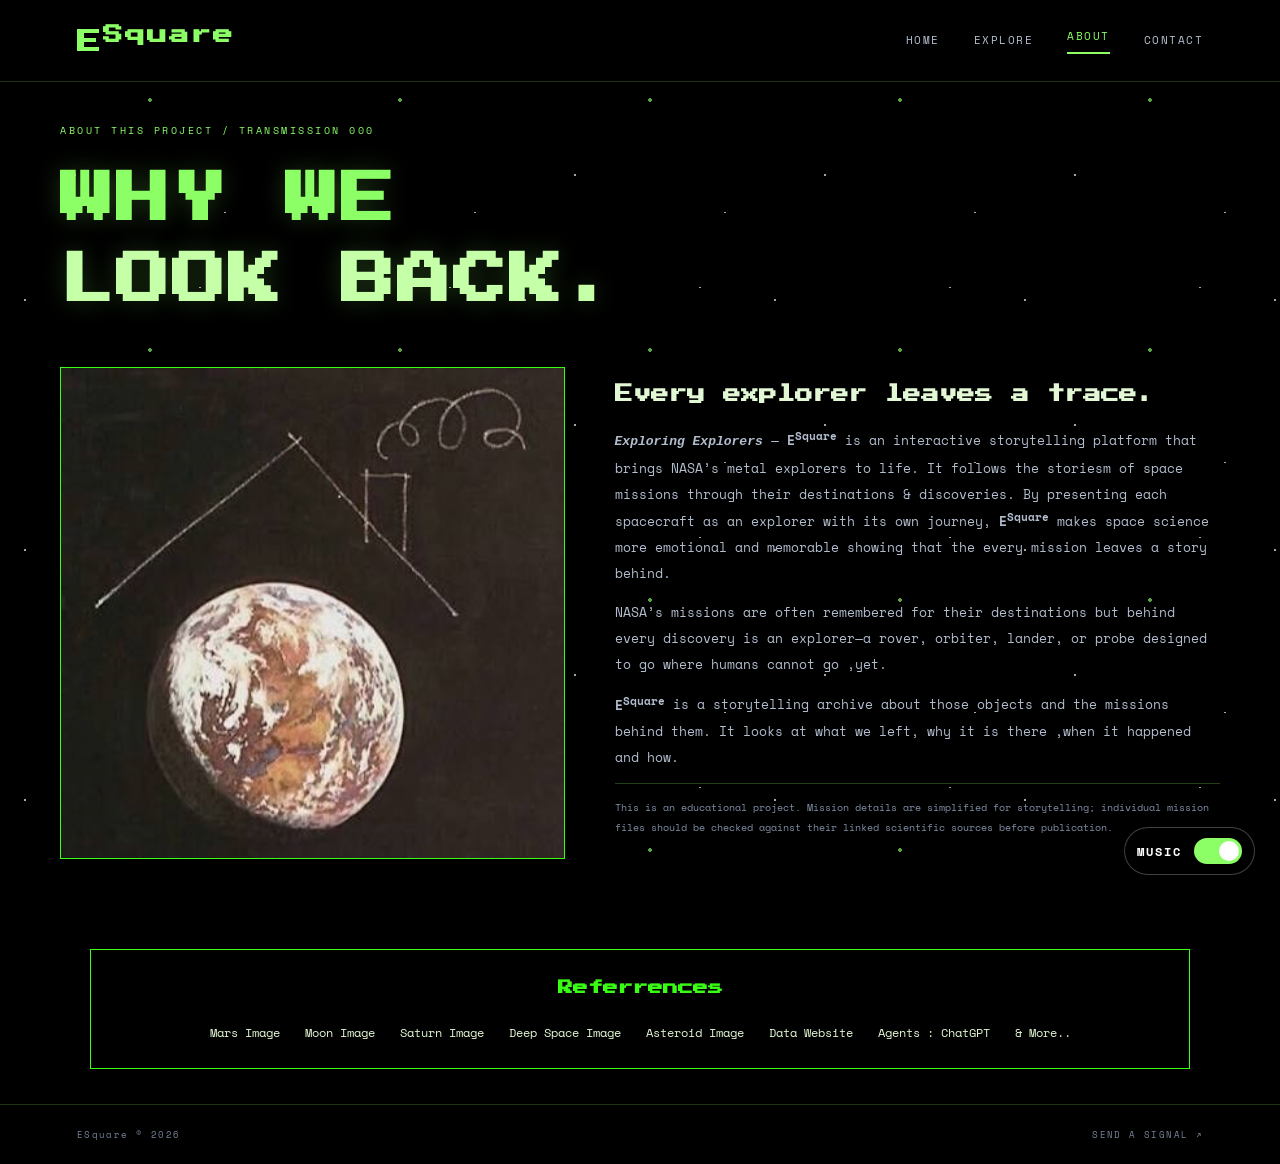
==== commit c8f4af7d: "imgesp1 + something i forget" ====
--- a/about.html
+++ b/about.html
@@ -61,25 +61,23 @@
                     <strong><em>Exploring Explorers</em></strong> — <strong>E<sup>Square</sup></strong> is an
                     interactive storytelling platform
                     that brings NASA’s metal explorers to life.
-                    It follows the stories Viking, Opportunity, Perseverance, Cassini-Huygens, OSIRIS-REx, and Voyager
-                    through their destinations, discoveries, silences, and legacies.
+                    It follows the storiesm of space missions through their destinations & discoveries.
                     By presenting each spacecraft as an explorer with its own journey,
-                    <strong>E<sup>Square</sup></strong> makes space science more emotional, accessible, and
-                    memorable—showing that every mission leaves a story behind.
+                    <strong>E<sup>Square</sup></strong> makes space science more emotional and
+                    memorable showing that the every mission leaves a story behind.
 
 
                 </p>
 
                 <p>
-                    NASA’s missions are often remembered for their destinations: Mars, Saturn, Bennu, and interstellar
-                    space. But behind every discovery is an explorer—a rover, orbiter, lander, or probe designed to go
-                    where humans cannot.
+                    NASA’s missions are often remembered for their destinations but behind every discovery is an explorer—a rover, orbiter, lander, or probe designed to go
+                    where humans cannot go ,yet.
                 </p>
 
                 <p>
                     <strong>E<sup>Square</sup></strong> is a storytelling archive about
                     those objects and the missions behind them. It looks at what we left,
-                    why it is there, and what each object tells us.
+                    why it is there ,when it happened and how.
                 </p>
 
                 <p class="about-note">
--- a/style.css
+++ b/style.css
@@ -1366,3 +1366,17 @@
         padding: 18px;
     }
 }
+
+/* Saturn image — larger and vertically centred */
+.saturn-card::before {
+    width: 220px;
+    height: 220px;
+    top: 50%;
+    left: 150px; 
+    transform: translateY(-50%) scale(1.2);
+
+    background-size: contain !important;
+    background-position: center center !important;
+    background-repeat: no-repeat !important;
+    border-radius: 0%;
+}
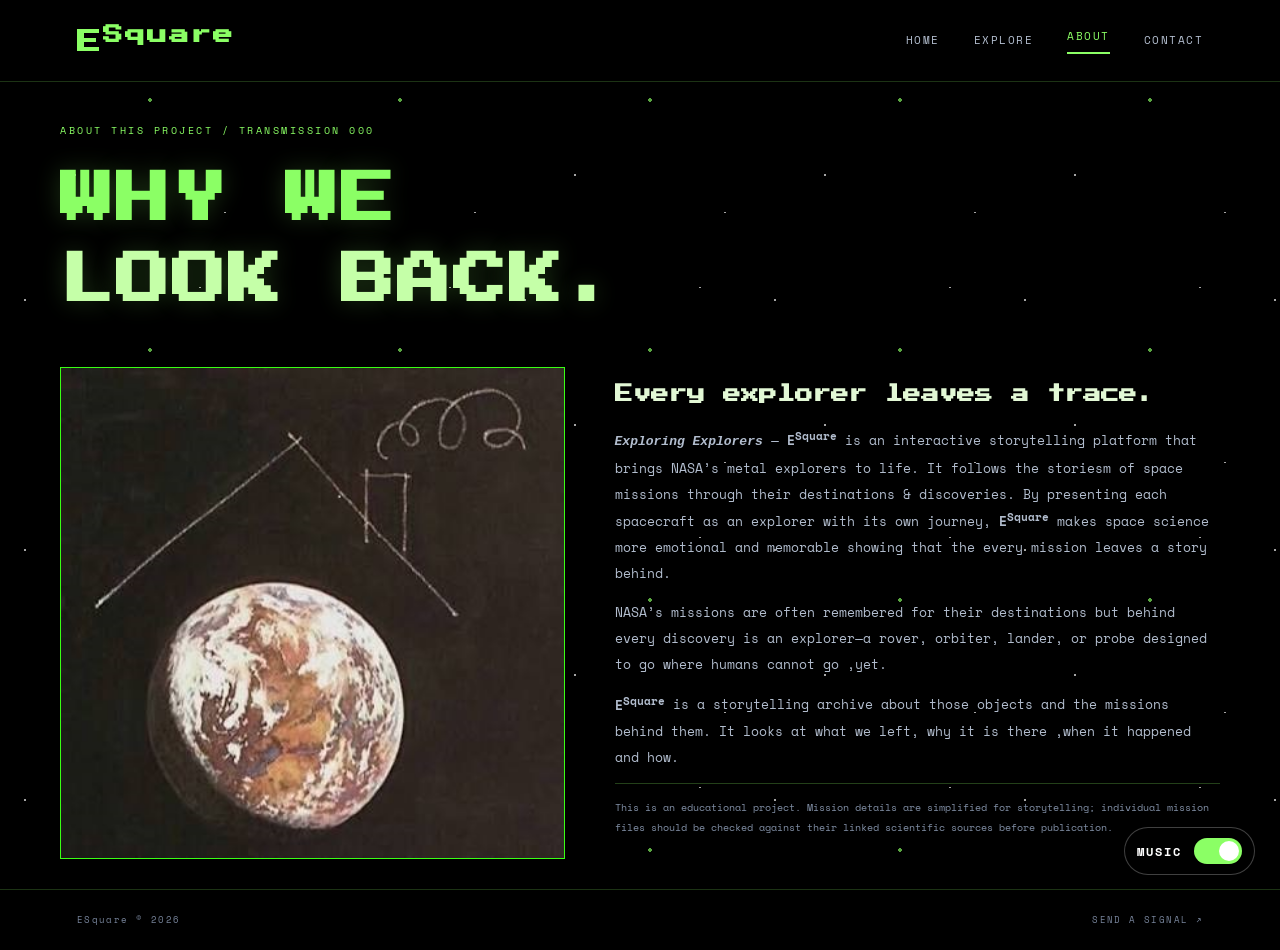
==== commit bf05b282: "done" ====
--- a/about.html
+++ b/about.html
@@ -91,7 +91,7 @@
         </div>
 
     </main>
-    <section class="bottom-links">
+    <!--<section class="bottom-links">
         <h2> Referrences </h2>
 
         <div class="bottom-links-content">
@@ -107,7 +107,7 @@
             <a>& More..</a>
 
         </div>
-    </section>
+    </section>-->
 
     <!-- FOOTER -->
     <footer class="site-footer">
